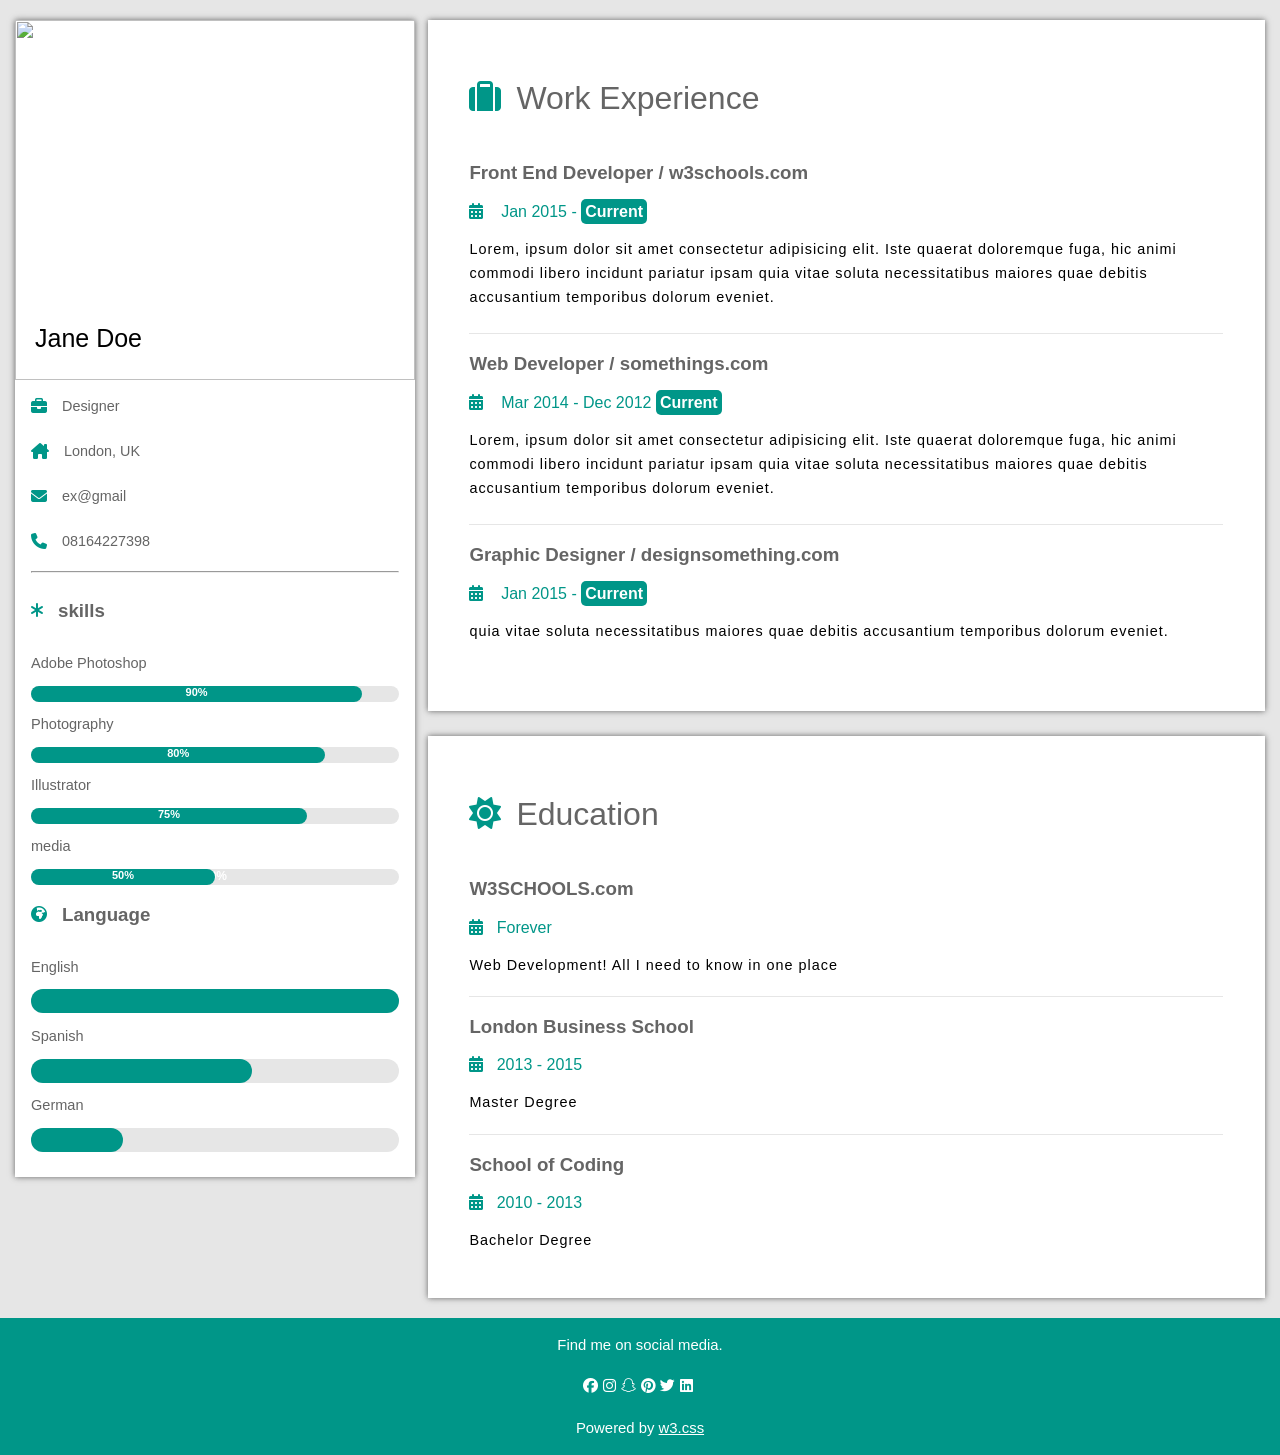
==== index.html @ 64cb6d19 "renamed the file" ====
<!DOCTYPE html>
<html lang="en">
<head>
    <meta charset="UTF-8">
    <meta http-equiv="X-UA-Compatible" content="IE=edge">
    <meta name="viewport" content="width=device-width, initial-scale=1.0">
    <link rel="stylesheet" href="https://cdnjs.cloudflare.com/ajax/libs/font-awesome/6.2.1/css/all.min.css">
    <link rel="stylesheet" href="work.css">
    <title>My CV</title>
</head>
<body>

    <div class="container">

        <!-- First container section -->

        <div class="container1">
        <div class="img">
            <img src="./image/work.PNG" alt="">
            <h2>Jane Doe</h2>
        </div>
        <div class="sec">
            <div>
                <p><i class="fa-solid fa-briefcase"></i></p>
                <p>Designer</p>
            </div>
            <div>
                <p><i class="fa-solid fa-house-chimney"></i></p>
                <p>London, UK</p>
            </div>
            <div>
                <p><i class="fa-solid fa-envelope"></i></p>
                <p>ex@gmail</p>
            </div>
            <div>
                <p><i class="fa-solid fa-phone"></i></p>
                <p>08164227398</p>
            </div>
            <hr>
        </div>

        <div class="skills">
            <div id="sk">
                <p><i class="fa-solid fa-asterisk"></i></p>
                <h3>skills</h3>
            </div>
            <div>
                <p>Adobe Photoshop</p>
                <div class="box"></div>
            </div>
        <div>
            <p>Photography</p>
            <div class="box">80%</div>
        </div>
        <div>
            <p>Illustrator</p>
            <div class="box">75%</div>
        </div>
        <div>
            <p>media</p>
            <div class="box">50%</div>
        </div>
    </div>

    <div class="lang">
        <div id="pla">
            <p><i class="fa-solid fa-earth-africa"></i></p>
            <h3>Language</h3>
        </div>
        <div>
            <p>English</p>
            <div class="box1"></div>
        </div>
        <div>
            <p>Spanish</p>
            <div class="box1"></div>
        </div>
        <div>
            <p>German</p>
            <div class="box1"></div>
        </div>
    </div>
    </div>

    <div class="wrap">

    <!-- Second container section -->
    <div class="container2">

        <div class="heading">
            <h2><i class="fa-solid fa-suitcase"></i></h2>
            <h2>Work Experience</h2>
        </div>
        <div class="section">
            <h3>Front End Developer / w3schools.com</h3>
            <p><span><i class="fa-solid fa-calendar-days"></i></span>&nbsp; &nbsp; Jan 2015 - <span>Current</span></p>
            <p>Lorem, ipsum dolor sit amet consectetur adipisicing elit. Iste quaerat doloremque fuga, hic animi commodi libero incidunt pariatur ipsam quia vitae soluta necessitatibus maiores quae debitis accusantium temporibus dolorum eveniet.</p>
        </div>
        <div class="section">
            <h3>Web Developer / somethings.com</h3>
            <p><span><i class="fa-solid fa-calendar-days"></i></span>&nbsp; &nbsp; Mar 2014 - Dec 2012 <span>Current</span></p>
            <p>Lorem, ipsum dolor sit amet consectetur adipisicing elit. Iste quaerat doloremque fuga, hic animi commodi libero incidunt pariatur ipsam quia vitae soluta necessitatibus maiores quae debitis accusantium temporibus dolorum eveniet.</p>
        </div>
        <div class="section">
            <h3>Graphic Designer / designsomething.com</h3>
            <p><span><i class="fa-solid fa-calendar-days"></i></span>&nbsp; &nbsp; Jan 2015 - <span>Current</span></p>
            <p> quia vitae soluta necessitatibus maiores quae debitis accusantium temporibus dolorum eveniet.</p>
        </div>
    </div>

    <!-- Third container section -->

    <div class="container3">

        <div class="head">
            <h2><i class="fa-solid fa-sun"></i> </h2>
            <h2>Education</h2>
        </div>
            <div class="section2">
                <h3>W3SCHOOLS.com</h3>
                <p><span><i class="fa-solid fa-calendar-days"></i> </span>&nbsp; Forever</p>
                <p>Web Development! All I need to know in one place</p>
            </div>
            <div class="section2">
                <h3>London Business School</h3>
                <p><span><i class="fa-solid fa-calendar-days"></i> </span>&nbsp; 2013 - 2015</p>
                <p>Master Degree</p>
            </div>
            <div class="section2">
                <h3>School of Coding</h3>
                <p><span><i class="fa-solid fa-calendar-days"></i> </span>&nbsp; 2010 - 2013</p>
                <p>Bachelor Degree</p>
            </div>
        </div>
    </div>
</div>
    <footer>
        <div class="foot">
            <p>Find me on social media.</p>
            <div class="socials">
            <p><i class="fab fa-facebook"></i></p>
            <p><i class="fab fa-instagram"></i></p>
            <p><i class="fab fa-snapchat"></i></p>
            <p><i class="fab fa-pinterest"></i></p>
            <p><i class="fab fa-twitter"></i></p>
            <p><i class="fab fa-linkedin"></i></p>
            </div>
            <p>Powered by <a href="#">w3.css</a></p>
        </div>
    </footer>

</body>
</html>
---- work.css ----
* {
    box-sizing: border-box;
    font-family: Tahoma, sans-serif;
}

:root {
    --color1: #E6E6E6;
    --color2: #009688;
    --color3: #656565;
}

body {
    padding: 0;
    margin: 0;
}

.container {
    max-width: 100%;
    padding: 10px 15px;
    background-color: var(--color1);
}

/*First Container Styling*/

.container1 {
    background-color: white;
    padding-bottom: 25px;
    box-shadow: 0px 0px 6px var(--color3);
}


.img {
    width: 100%;
    position: relative;
}

.img img {
    width: 100%;
    height: 360px;
}

.img h2 {
    position: absolute;
    bottom: 10px;
    left: 20px;
    color: black;
    font-weight: 500;
    font-size: 25px;
}

.sec {
    padding: 0% 4% 0;
    line-height: 6px;
}

.sec div {
    display: flex;
    flex-direction: row;
    align-items: center;
    justify-content: flex-start;
}

.sec p i {
    color: var(--color2);
    font-size: 1rem;
    margin-right: 15px;
}

.sec p {
    color: var(--color3);
    font-size: 0.9rem;
}

hr {
    height: 1px;
    color: var(--color3);
}

.skills {
    padding: 0% 4%;
    margin: 0;
}

.skills div:not(#sk) {
    display: flex;
    flex-direction: column;
}

#sk {
    display: flex;
    flex-direction: row;
    align-items: center;
    justify-content: flex-start;
}

#sk h3 {
    color: var(--color3);
}

#sk p i {
    color: var(--color2);
    margin-right: 15px;
}

.skills div:not(#sk) p {
    color: var(--color3);
    font-size: 0.91rem;
}

.box {
    width: 100%;
    height: 16px;
    background-color:  var(--color1);
    text-align: center;
    font-size: 12px;
    position: relative;
    color: white;
    font-weight: bold;
    border-radius: 40px;
}


.box::after {
    position: absolute;
    top: 0;
    left: 0;
    content: '90%';
    width: 90%;
    height: 16px;
    background-color: var(--color2);
    color: white;
    border-radius: 40px;
    font-size: 11px;
}

div.skills div:nth-child(3) .box::after {
    width: 80%;
    content: '80%';
}

div.skills div:nth-child(4) .box::after {
    width: 75%;
    content: '75%';
}

div.skills div:nth-child(5) .box::after {
    width: 50%;
    content: '50%';
}

.lang {
    padding: 0% 4%;
    margin: 0;
}

.lang div:not(#pla) {
    display: flex;
    flex-direction: column;
}

#pla {
    display: flex;
    flex-direction: row;
    justify-content: flex-start;
    align-items: center;
}

#pla h3 {
    color: var(--color3);
}

#pla p i {
    color: var(--color2);
    margin-right: 15px;
}

.lang div:not(#pla) p {
    color: var(--color3);
    font-size: 0.91rem;
}

.box1 {
    width: 100%;
    height: 24px;
    background-color: var(--color1);
    position: relative;
    border-radius: 40px;
}

.box1::after {
    content: '';
    width: 100%;
    height: 24px;
    background-color: var(--color2);
    position: absolute;
    border-radius: 40px;
}

.lang div:nth-child(3) .box1::after {
    width:60%;
}

.lang div:nth-child(4) .box1::after {
    width:25%;
}

/* Second container styling */

.container2 {
    margin-top: 25px;
    padding: 4% 5%;
    background-color: white;
    box-shadow: 0px 0px 6px var(--color3);
}

.heading {
    display: flex;
    flex-direction: row;
    align-items: center;
    justify-content: flex-start;
}

.heading h2 {
    color: var(--color3);
    font-size: 2rem;
    font-weight: lighter;
}

.heading h2 i {
    color: var(--color2);
    margin-right: 15px;
}

.section {
    border-bottom:  1px solid var(--color1);
    padding-bottom: 10px;
    margin-bottom: 10px;
    margin-top: 5px;
}

.section:last-child {
    border: none;
}

.section h3 {
    color: var(--color3);
}

.section p:first-of-type,.icon{
    color: var(--color2);
}

.section p:first-of-type span:last-of-type {
    background-color: var(--color2);
    color: white;
    padding: 4px;
    border-radius: 5px;
    font-weight: bold;
}

.section p:last-of-type {
    font-size: 0.9rem;
    letter-spacing: 1px;
    line-height: 1.5rem;
}

/* Second container styling */

.container3 {
    margin-top: 25px;
    padding: 4% 5% 2%;
    background-color: white;
    box-shadow: 0px 0px 6px var(--color3);
}

.head {
    display: flex;
    flex-direction: row;
    align-items: center;
    justify-content: flex-start;
}

.head h2 {
    color: var(--color3);
    font-size: 2rem;
    font-weight: lighter;
}

.head h2 i {
    color: var(--color2);
    margin-right: 15px;
}

.section2 {
    border-bottom:  1px solid var(--color1);
    padding-bottom: 5px;
    margin-bottom: 10px;
    margin-top: 5px;
}

.section2:last-child {
    border: none;
}

.section2 h3 {
    color: var(--color3);
}

.section2 p, p span i {
    color: var(--color2);
}

.section2 p:last-of-type {
    color: black;
    font-size: 0.9rem;
    letter-spacing: 1px;
    line-height: 1.5rem;
}


/* Footer section of the page */

.foot {
    width: 100%;
    color: white;
    background-color: var(--color2);
    text-align: center;
    padding: 8px;
    line-height: 8px;
}

.socials {
    display: flex;
    flex-direction: row;
    align-items: center;
    justify-content: center;
}

.socials p {
    margin-right: 5px;
}

.foot p, .socials p {
    font-size: 0.93rem;
}

.foot p a {
    color: white;
}

/* Responsiveness */

@media screen and (min-width : 768px) {
    .container {
        display: flex;
        justify-content: space-between;
        flex-wrap: wrap;
        padding-top: 20px;
    }

    .container1 {
        max-width: 35%;
        width: 32%;
        height: fit-content;
        max-height: auto;
        
        
    }

    .wrap {
        max-width: 100%;
        width: 67%;
        padding: 0;
        margin-bottom: 10px;
    }

    .container2 {
        margin-top: 0;
    }
}
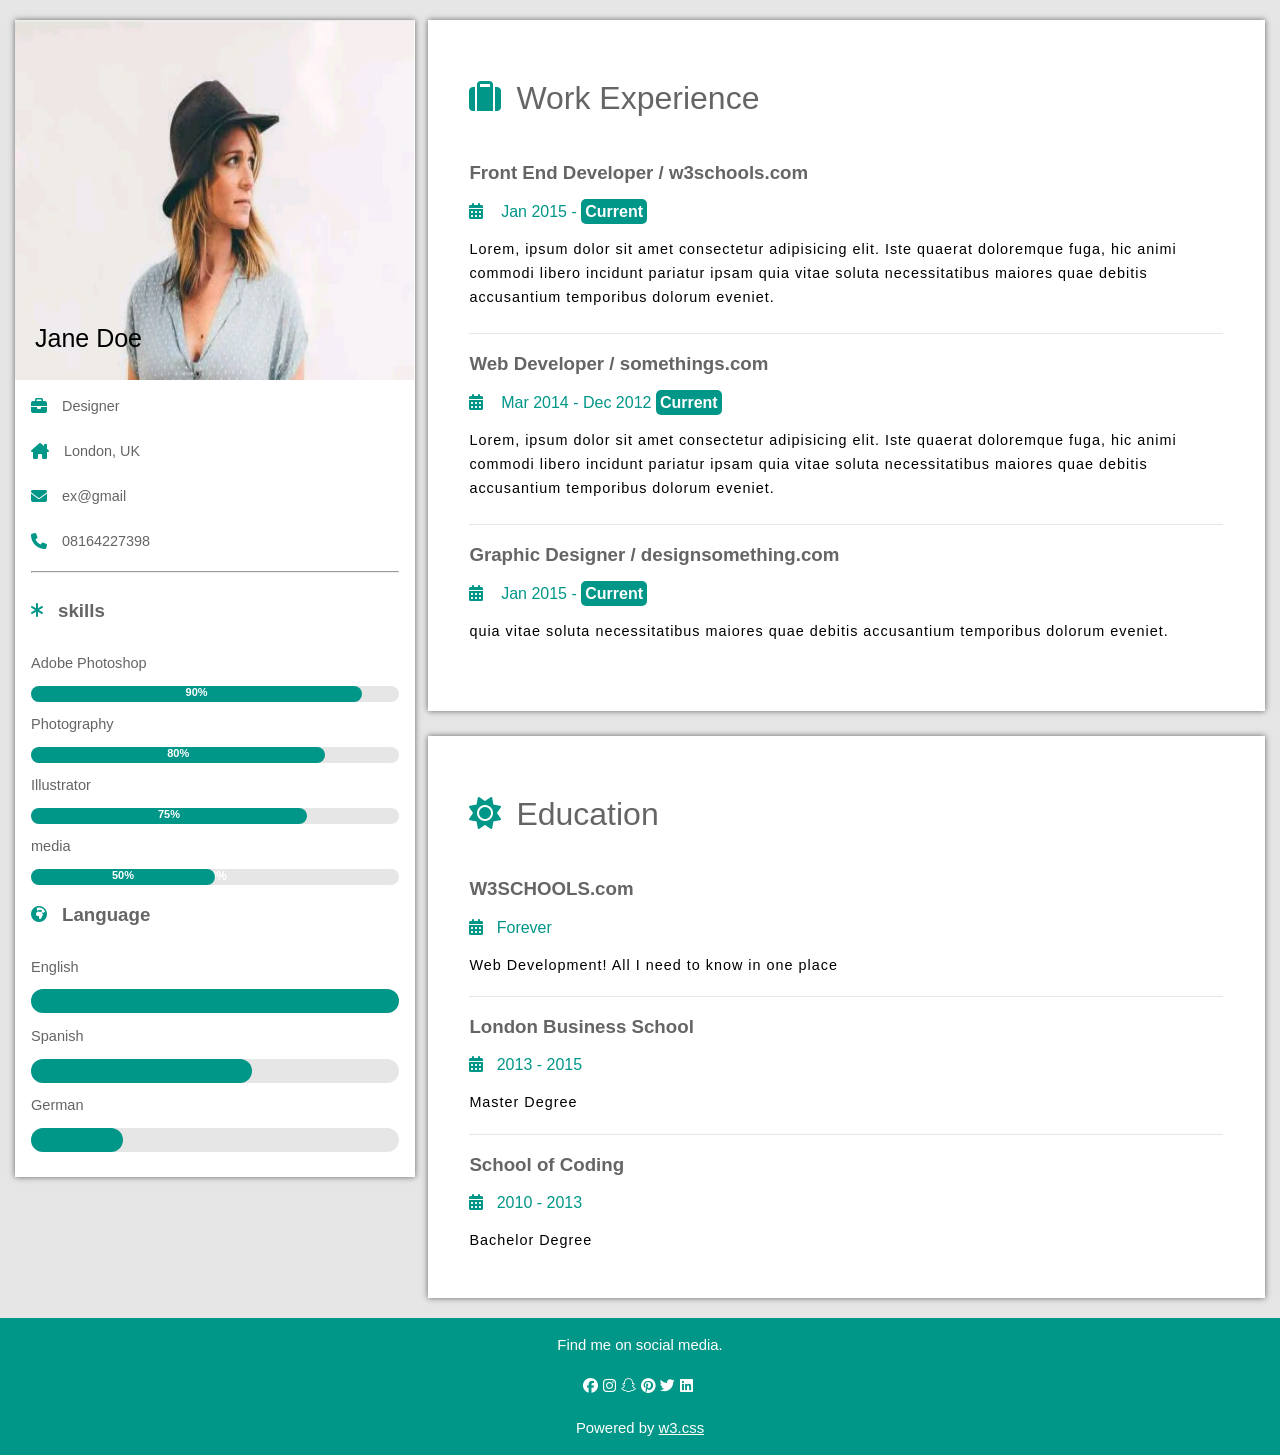
==== commit dc3acbf7: "Again" ====
--- a/index.html
+++ b/index.html
@@ -5,7 +5,7 @@
     <meta http-equiv="X-UA-Compatible" content="IE=edge">
     <meta name="viewport" content="width=device-width, initial-scale=1.0">
     <link rel="stylesheet" href="https://cdnjs.cloudflare.com/ajax/libs/font-awesome/6.2.1/css/all.min.css">
-    <link rel="stylesheet" href="work.css">
+    <link rel="stylesheet" href="style.css">
     <title>My CV</title>
 </head>
 <body>
@@ -16,7 +16,7 @@
 
         <div class="container1">
         <div class="img">
-            <img src="./image/work.PNG" alt="">
+            <img src="./image/work.png" alt="">
             <h2>Jane Doe</h2>
         </div>
         <div class="sec">
--- a/style.css
+++ b/style.css
@@ -0,0 +1,380 @@
+ * {
+    box-sizing: border-box;
+    font-family: Tahoma, sans-serif;
+}
+
+:root {
+    --color1: #E6E6E6;
+    --color2: #009688;
+    --color3: #656565;
+}
+
+body {
+    padding: 0;
+    margin: 0;
+}
+
+.container {
+    max-width: 100%;
+    padding: 10px 15px;
+    background-color: var(--color1);
+}
+
+/*First Container Styling*/
+
+.container1 {
+    background-color: white;
+    padding-bottom: 25px;
+    box-shadow: 0px 0px 6px var(--color3);
+}
+
+
+.img {
+    width: 100%;
+    position: relative;
+}
+
+.img img {
+    width: 100%;
+    height: 360px;
+}
+
+.img h2 {
+    position: absolute;
+    bottom: 10px;
+    left: 20px;
+    color: black;
+    font-weight: 500;
+    font-size: 25px;
+}
+
+.sec {
+    padding: 0% 4% 0;
+    line-height: 6px;
+}
+
+.sec div {
+    display: flex;
+    flex-direction: row;
+    align-items: center;
+    justify-content: flex-start;
+}
+
+.sec p i {
+    color: var(--color2);
+    font-size: 1rem;
+    margin-right: 15px;
+}
+
+.sec p {
+    color: var(--color3);
+    font-size: 0.9rem;
+}
+
+hr {
+    height: 1px;
+    color: var(--color3);
+}
+
+.skills {
+    padding: 0% 4%;
+    margin: 0;
+}
+
+.skills div:not(#sk) {
+    display: flex;
+    flex-direction: column;
+}
+
+#sk {
+    display: flex;
+    flex-direction: row;
+    align-items: center;
+    justify-content: flex-start;
+}
+
+#sk h3 {
+    color: var(--color3);
+}
+
+#sk p i {
+    color: var(--color2);
+    margin-right: 15px;
+}
+
+.skills div:not(#sk) p {
+    color: var(--color3);
+    font-size: 0.91rem;
+}
+
+.box {
+    width: 100%;
+    height: 16px;
+    background-color:  var(--color1);
+    text-align: center;
+    font-size: 12px;
+    position: relative;
+    color: white;
+    font-weight: bold;
+    border-radius: 40px;
+}
+
+
+.box::after {
+    position: absolute;
+    top: 0;
+    left: 0;
+    content: '90%';
+    width: 90%;
+    height: 16px;
+    background-color: var(--color2);
+    color: white;
+    border-radius: 40px;
+    font-size: 11px;
+}
+
+div.skills div:nth-child(3) .box::after {
+    width: 80%;
+    content: '80%';
+}
+
+div.skills div:nth-child(4) .box::after {
+    width: 75%;
+    content: '75%';
+}
+
+div.skills div:nth-child(5) .box::after {
+    width: 50%;
+    content: '50%';
+}
+
+.lang {
+    padding: 0% 4%;
+    margin: 0;
+}
+
+.lang div:not(#pla) {
+    display: flex;
+    flex-direction: column;
+}
+
+#pla {
+    display: flex;
+    flex-direction: row;
+    justify-content: flex-start;
+    align-items: center;
+}
+
+#pla h3 {
+    color: var(--color3);
+}
+
+#pla p i {
+    color: var(--color2);
+    margin-right: 15px;
+}
+
+.lang div:not(#pla) p {
+    color: var(--color3);
+    font-size: 0.91rem;
+}
+
+.box1 {
+    width: 100%;
+    height: 24px;
+    background-color: var(--color1);
+    position: relative;
+    border-radius: 40px;
+}
+
+.box1::after {
+    content: '';
+    width: 100%;
+    height: 24px;
+    background-color: var(--color2);
+    position: absolute;
+    border-radius: 40px;
+}
+
+.lang div:nth-child(3) .box1::after {
+    width:60%;
+}
+
+.lang div:nth-child(4) .box1::after {
+    width:25%;
+}
+
+/* Second container styling */
+
+.container2 {
+    margin-top: 25px;
+    padding: 4% 5%;
+    background-color: white;
+    box-shadow: 0px 0px 6px var(--color3);
+}
+
+.heading {
+    display: flex;
+    flex-direction: row;
+    align-items: center;
+    justify-content: flex-start;
+}
+
+.heading h2 {
+    color: var(--color3);
+    font-size: 2rem;
+    font-weight: lighter;
+}
+
+.heading h2 i {
+    color: var(--color2);
+    margin-right: 15px;
+}
+
+.section {
+    border-bottom:  1px solid var(--color1);
+    padding-bottom: 10px;
+    margin-bottom: 10px;
+    margin-top: 5px;
+}
+
+.section:last-child {
+    border: none;
+}
+
+.section h3 {
+    color: var(--color3);
+}
+
+.section p:first-of-type,.icon{
+    color: var(--color2);
+}
+
+.section p:first-of-type span:last-of-type {
+    background-color: var(--color2);
+    color: white;
+    padding: 4px;
+    border-radius: 5px;
+    font-weight: bold;
+}
+
+.section p:last-of-type {
+    font-size: 0.9rem;
+    letter-spacing: 1px;
+    line-height: 1.5rem;
+}
+
+/* Second container styling */
+
+.container3 {
+    margin-top: 25px;
+    padding: 4% 5% 2%;
+    background-color: white;
+    box-shadow: 0px 0px 6px var(--color3);
+}
+
+.head {
+    display: flex;
+    flex-direction: row;
+    align-items: center;
+    justify-content: flex-start;
+}
+
+.head h2 {
+    color: var(--color3);
+    font-size: 2rem;
+    font-weight: lighter;
+}
+
+.head h2 i {
+    color: var(--color2);
+    margin-right: 15px;
+}
+
+.section2 {
+    border-bottom:  1px solid var(--color1);
+    padding-bottom: 5px;
+    margin-bottom: 10px;
+    margin-top: 5px;
+}
+
+.section2:last-child {
+    border: none;
+}
+
+.section2 h3 {
+    color: var(--color3);
+}
+
+.section2 p, p span i {
+    color: var(--color2);
+}
+
+.section2 p:last-of-type {
+    color: black;
+    font-size: 0.9rem;
+    letter-spacing: 1px;
+    line-height: 1.5rem;
+}
+
+
+/* Footer section of the page */
+
+.foot {
+    width: 100%;
+    color: white;
+    background-color: var(--color2);
+    text-align: center;
+    padding: 8px;
+    line-height: 8px;
+}
+
+.socials {
+    display: flex;
+    flex-direction: row;
+    align-items: center;
+    justify-content: center;
+}
+
+.socials p {
+    margin-right: 5px;
+}
+
+.foot p, .socials p {
+    font-size: 0.93rem;
+}
+
+.foot p a {
+    color: white;
+}
+
+/* Responsiveness */
+
+@media screen and (min-width : 768px) {
+    .container {
+        display: flex;
+        justify-content: space-between;
+        flex-wrap: wrap;
+        padding-top: 20px;
+    }
+
+    .container1 {
+        max-width: 35%;
+        width: 32%;
+        height: fit-content;
+        max-height: auto;
+        
+        
+    }
+
+    .wrap {
+        max-width: 100%;
+        width: 67%;
+        padding: 0;
+        margin-bottom: 10px;
+    }
+
+    .container2 {
+        margin-top: 0;
+    }
+}
